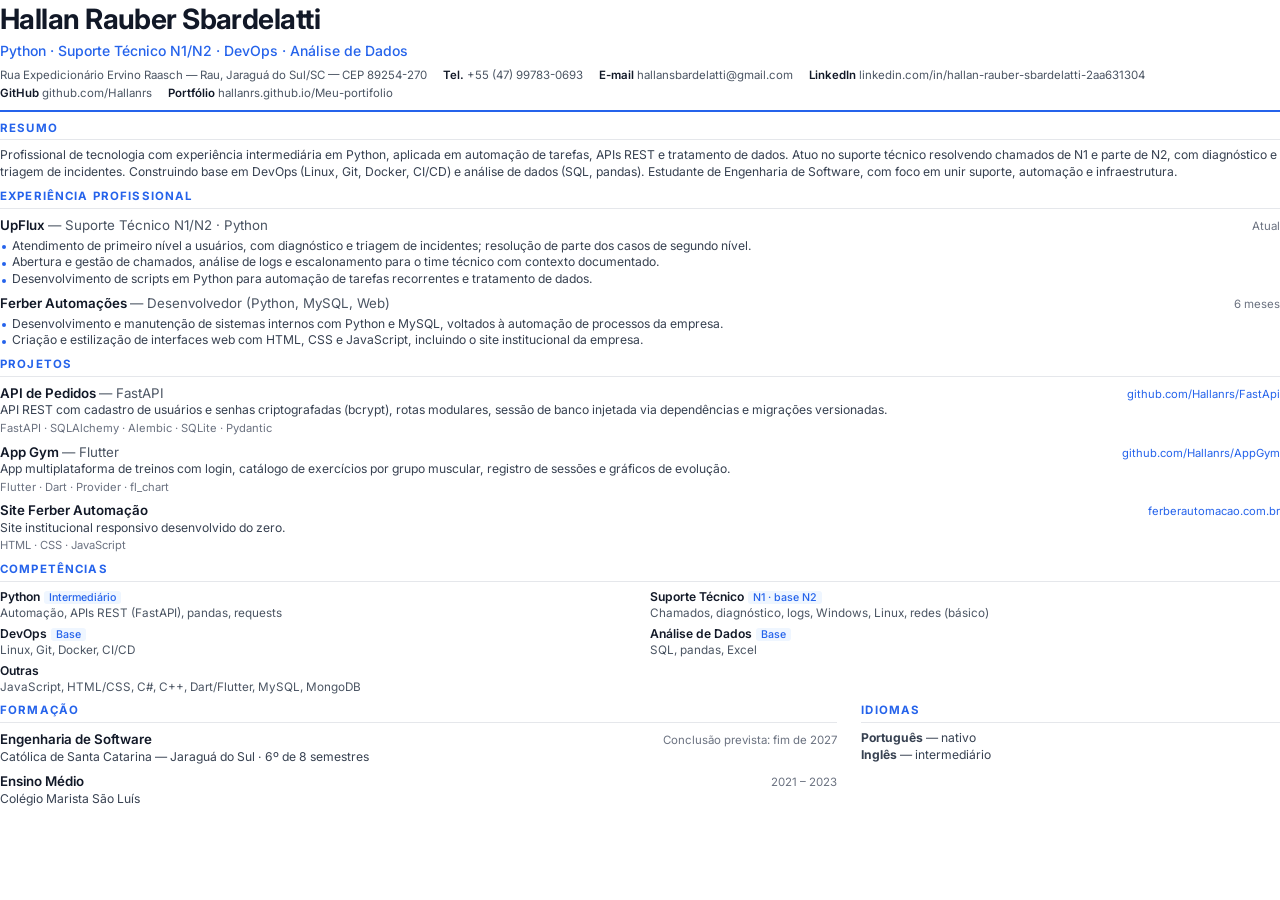
==== assets/curriculo.html @ 95af229f "curriculo" ====
<!DOCTYPE html>
<html lang="pt-BR">
<head>
<meta charset="UTF-8" />
<title>Currículo — Hallan Rauber Sbardelatti</title>
<link href="https://fonts.googleapis.com/css2?family=Inter:wght@400;500;600;700&display=swap" rel="stylesheet" />
<style>
  @page { size: A4; margin: 11mm 14mm; }
  * { box-sizing: border-box; margin: 0; padding: 0; }
  body {
    font-family: "Inter", "Segoe UI", Arial, sans-serif;
    font-size: 9.1pt;
    line-height: 1.38;
    color: #1f2937;
  }
  a { color: inherit; text-decoration: none; }
  ul { list-style: none; }

  header { padding-bottom: 8px; border-bottom: 2px solid #2563eb; margin-bottom: 9px; }
  h1 { font-size: 21pt; font-weight: 700; letter-spacing: -0.02em; color: #111827; }
  .role { font-size: 10.5pt; font-weight: 500; color: #2563eb; margin: 2px 0 8px; }
  .contact { display: flex; flex-wrap: wrap; gap: 2px 16px; font-size: 8.6pt; color: #4b5563; }
  .contact b { font-weight: 600; color: #111827; }

  section { margin-bottom: 8px; }
  h2 {
    font-size: 8.6pt;
    font-weight: 700;
    text-transform: uppercase;
    letter-spacing: .1em;
    color: #2563eb;
    border-bottom: 1px solid #e5e7eb;
    padding-bottom: 3px;
    margin-bottom: 7px;
  }

  p { color: #374151; }

  .item { margin-bottom: 6px; break-inside: avoid; }
  .item__head { display: flex; justify-content: space-between; align-items: baseline; gap: 12px; }
  .item h3 { font-size: 10pt; font-weight: 600; color: #111827; }
  .item h3 span { font-weight: 400; color: #4b5563; }
  .date { font-size: 8.6pt; color: #6b7280; white-space: nowrap; }
  .item ul { margin-top: 3px; }
  .item li { position: relative; padding-left: 12px; color: #374151; }
  .item li::before { content: ""; position: absolute; left: 2px; top: .62em; width: 4px; height: 4px; border-radius: 50%; background: #2563eb; }
  .stack { font-size: 8.4pt; color: #6b7280; margin-top: 2px; }
  .link { font-size: 8.4pt; color: #2563eb; }

  .skills { display: grid; grid-template-columns: 1fr 1fr; gap: 4px 20px; } .skill--wide { grid-column: 1 / -1; }
  .skill b { font-weight: 600; color: #111827; }
  .skill .lvl { font-size: 8pt; font-weight: 500; color: #2563eb; background: #eff6ff; border-radius: 3px; padding: 0 5px; margin-left: 4px; }
  .skill div { color: #4b5563; font-size: 8.8pt; }

  .two { display: grid; grid-template-columns: 2fr 1fr; gap: 24px; }
</style>
</head>
<body>

<header>
  <h1>Hallan Rauber Sbardelatti</h1>
  <div class="role">Python · Suporte Técnico N1/N2 · DevOps · Análise de Dados</div>
  <div class="contact">
    <span>Rua Expedicionário Ervino Raasch — Rau, Jaraguá do Sul/SC — CEP 89254-270</span>
    <span><b>Tel.</b> +55 (47) 99783-0693</span>
    <span><b>E-mail</b> <a href="mailto:hallansbardelatti@gmail.com">hallansbardelatti@gmail.com</a></span>
    <span><b>LinkedIn</b> <a href="https://www.linkedin.com/in/hallan-rauber-sbardelatti-2aa631304/">linkedin.com/in/hallan-rauber-sbardelatti-2aa631304</a></span>
    <span><b>GitHub</b> <a href="https://github.com/Hallanrs">github.com/Hallanrs</a></span>
    <span><b>Portfólio</b> <a href="https://hallanrs.github.io/Meu-portifolio/">hallanrs.github.io/Meu-portifolio</a></span>
  </div>
</header>

<section>
  <h2>Resumo</h2>
  <p>
    Profissional de tecnologia com experiência intermediária em Python, aplicada em automação de tarefas,
    APIs REST e tratamento de dados. Atuo no suporte técnico resolvendo chamados de N1 e parte de N2, com
    diagnóstico e triagem de incidentes. Construindo base em DevOps (Linux, Git, Docker, CI/CD) e análise de dados
    (SQL, pandas). Estudante de Engenharia de Software, com foco em unir suporte, automação e infraestrutura.
  </p>
</section>

<section>
  <h2>Experiência profissional</h2>

  <div class="item">
    <div class="item__head">
      <h3>UpFlux <span>— Suporte Técnico N1/N2 · Python</span></h3>
      <span class="date">Atual</span>
    </div>
    <ul>
      <li>Atendimento de primeiro nível a usuários, com diagnóstico e triagem de incidentes; resolução de parte dos casos de segundo nível.</li>
      <li>Abertura e gestão de chamados, análise de logs e escalonamento para o time técnico com contexto documentado.</li>
      <li>Desenvolvimento de scripts em Python para automação de tarefas recorrentes e tratamento de dados.</li>
    </ul>
  </div>

  <div class="item">
    <div class="item__head">
      <h3>Ferber Automações <span>— Desenvolvedor (Python, MySQL, Web)</span></h3>
      <span class="date">6 meses</span>
    </div>
    <ul>
      <li>Desenvolvimento e manutenção de sistemas internos com Python e MySQL, voltados à automação de processos da empresa.</li>
      <li>Criação e estilização de interfaces web com HTML, CSS e JavaScript, incluindo o site institucional da empresa.</li>
    </ul>
  </div>
</section>

<section>
  <h2>Projetos</h2>

  <div class="item">
    <div class="item__head">
      <h3>API de Pedidos <span>— FastAPI</span></h3>
      <a class="link" href="https://github.com/Hallanrs/FastApi">github.com/Hallanrs/FastApi</a>
    </div>
    <p>API REST com cadastro de usuários e senhas criptografadas (bcrypt), rotas modulares, sessão de banco injetada via dependências e migrações versionadas.</p>
    <div class="stack">FastAPI · SQLAlchemy · Alembic · SQLite · Pydantic</div>
  </div>

  <div class="item">
    <div class="item__head">
      <h3>App Gym <span>— Flutter</span></h3>
      <a class="link" href="https://github.com/Hallanrs/AppGym">github.com/Hallanrs/AppGym</a>
    </div>
    <p>App multiplataforma de treinos com login, catálogo de exercícios por grupo muscular, registro de sessões e gráficos de evolução.</p>
    <div class="stack">Flutter · Dart · Provider · fl_chart</div>
  </div>

  <div class="item">
    <div class="item__head">
      <h3>Site Ferber Automação</h3>
      <a class="link" href="https://www.ferberautomacao.com.br">ferberautomacao.com.br</a>
    </div>
    <p>Site institucional responsivo desenvolvido do zero.</p>
    <div class="stack">HTML · CSS · JavaScript</div>
  </div>
</section>

<section>
  <h2>Competências</h2>
  <div class="skills">
    <div class="skill"><b>Python</b><span class="lvl">Intermediário</span>
      <div>Automação, APIs REST (FastAPI), pandas, requests</div></div>
    <div class="skill"><b>Suporte Técnico</b><span class="lvl">N1 · base N2</span>
      <div>Chamados, diagnóstico, logs, Windows, Linux, redes (básico)</div></div>
    <div class="skill"><b>DevOps</b><span class="lvl">Base</span>
      <div>Linux, Git, Docker, CI/CD</div></div>
    <div class="skill"><b>Análise de Dados</b><span class="lvl">Base</span>
      <div>SQL, pandas, Excel</div></div>
    <div class="skill skill--wide"><b>Outras</b>
      <div>JavaScript, HTML/CSS, C#, C++, Dart/Flutter, MySQL, MongoDB</div></div>
  </div>
</section>

<div class="two">
  <section>
    <h2>Formação</h2>
    <div class="item">
      <div class="item__head">
        <h3>Engenharia de Software</h3>
        <span class="date">Conclusão prevista: fim de 2027</span>
      </div>
      <p>Católica de Santa Catarina — Jaraguá do Sul · 6º de 8 semestres</p>
    </div>
    <div class="item">
      <div class="item__head">
        <h3>Ensino Médio</h3>
        <span class="date">2021 – 2023</span>
      </div>
      <p>Colégio Marista São Luís</p>
    </div>
  </section>

  <section>
    <h2>Idiomas</h2>
    <p><b>Português</b> — nativo</p>
    <p><b>Inglês</b> — intermediário</p>
  </section>
</div>

</body>
</html>
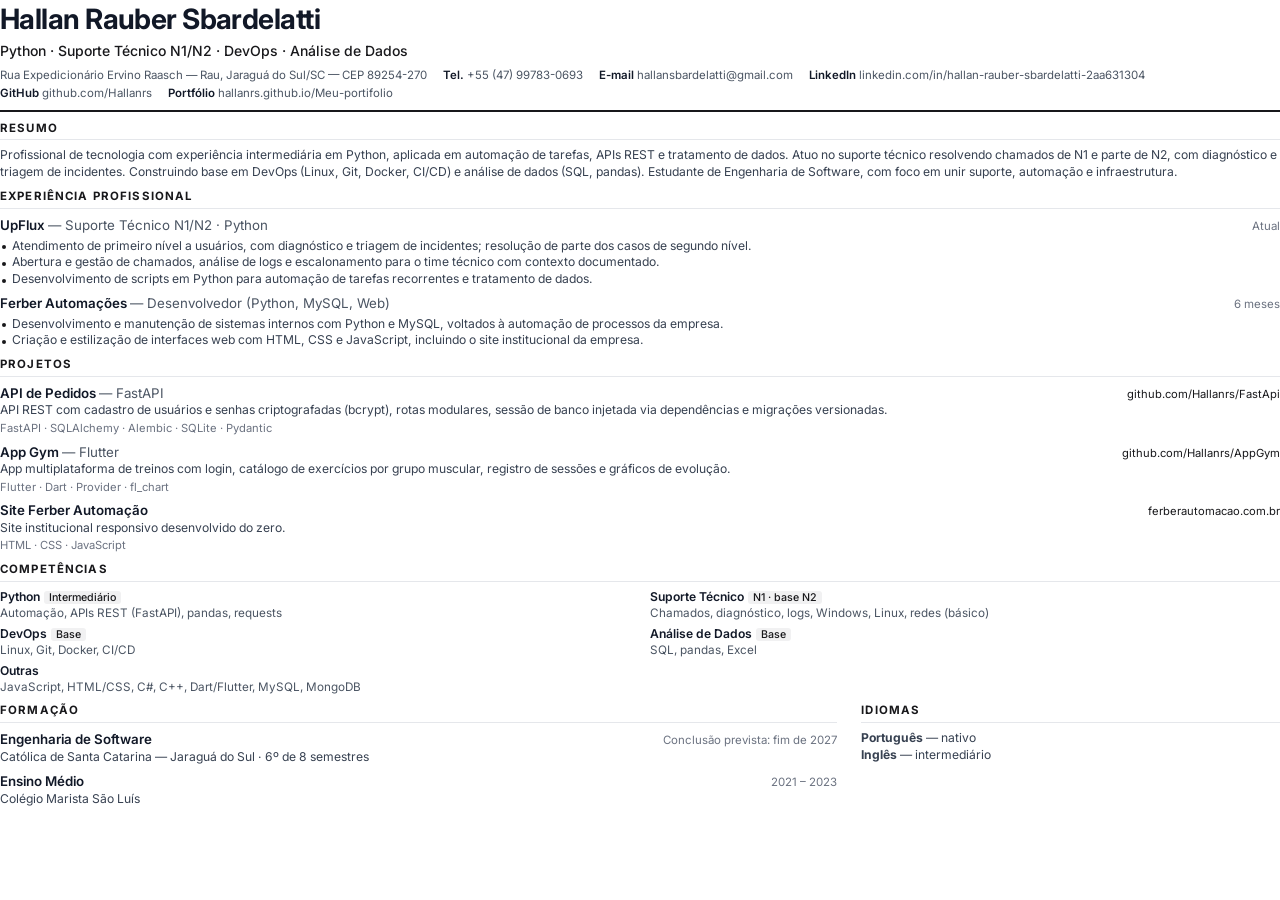
==== commit f9e89101: "Troca cores de destaque azul/roxo por preto no site e no currículo" ====
--- a/assets/curriculo.html
+++ b/assets/curriculo.html
@@ -16,9 +16,9 @@
   a { color: inherit; text-decoration: none; }
   ul { list-style: none; }
 
-  header { padding-bottom: 8px; border-bottom: 2px solid #2563eb; margin-bottom: 9px; }
+  header { padding-bottom: 8px; border-bottom: 2px solid #18181b; margin-bottom: 9px; }
   h1 { font-size: 21pt; font-weight: 700; letter-spacing: -0.02em; color: #111827; }
-  .role { font-size: 10.5pt; font-weight: 500; color: #2563eb; margin: 2px 0 8px; }
+  .role { font-size: 10.5pt; font-weight: 500; color: #18181b; margin: 2px 0 8px; }
   .contact { display: flex; flex-wrap: wrap; gap: 2px 16px; font-size: 8.6pt; color: #4b5563; }
   .contact b { font-weight: 600; color: #111827; }
 
@@ -28,7 +28,7 @@
     font-weight: 700;
     text-transform: uppercase;
     letter-spacing: .1em;
-    color: #2563eb;
+    color: #18181b;
     border-bottom: 1px solid #e5e7eb;
     padding-bottom: 3px;
     margin-bottom: 7px;
@@ -43,13 +43,13 @@
   .date { font-size: 8.6pt; color: #6b7280; white-space: nowrap; }
   .item ul { margin-top: 3px; }
   .item li { position: relative; padding-left: 12px; color: #374151; }
-  .item li::before { content: ""; position: absolute; left: 2px; top: .62em; width: 4px; height: 4px; border-radius: 50%; background: #2563eb; }
+  .item li::before { content: ""; position: absolute; left: 2px; top: .62em; width: 4px; height: 4px; border-radius: 50%; background: #18181b; }
   .stack { font-size: 8.4pt; color: #6b7280; margin-top: 2px; }
-  .link { font-size: 8.4pt; color: #2563eb; }
+  .link { font-size: 8.4pt; color: #18181b; }
 
   .skills { display: grid; grid-template-columns: 1fr 1fr; gap: 4px 20px; } .skill--wide { grid-column: 1 / -1; }
   .skill b { font-weight: 600; color: #111827; }
-  .skill .lvl { font-size: 8pt; font-weight: 500; color: #2563eb; background: #eff6ff; border-radius: 3px; padding: 0 5px; margin-left: 4px; }
+  .skill .lvl { font-size: 8pt; font-weight: 500; color: #18181b; background: #f1f1f2; border-radius: 3px; padding: 0 5px; margin-left: 4px; }
   .skill div { color: #4b5563; font-size: 8.8pt; }
 
   .two { display: grid; grid-template-columns: 2fr 1fr; gap: 24px; }
